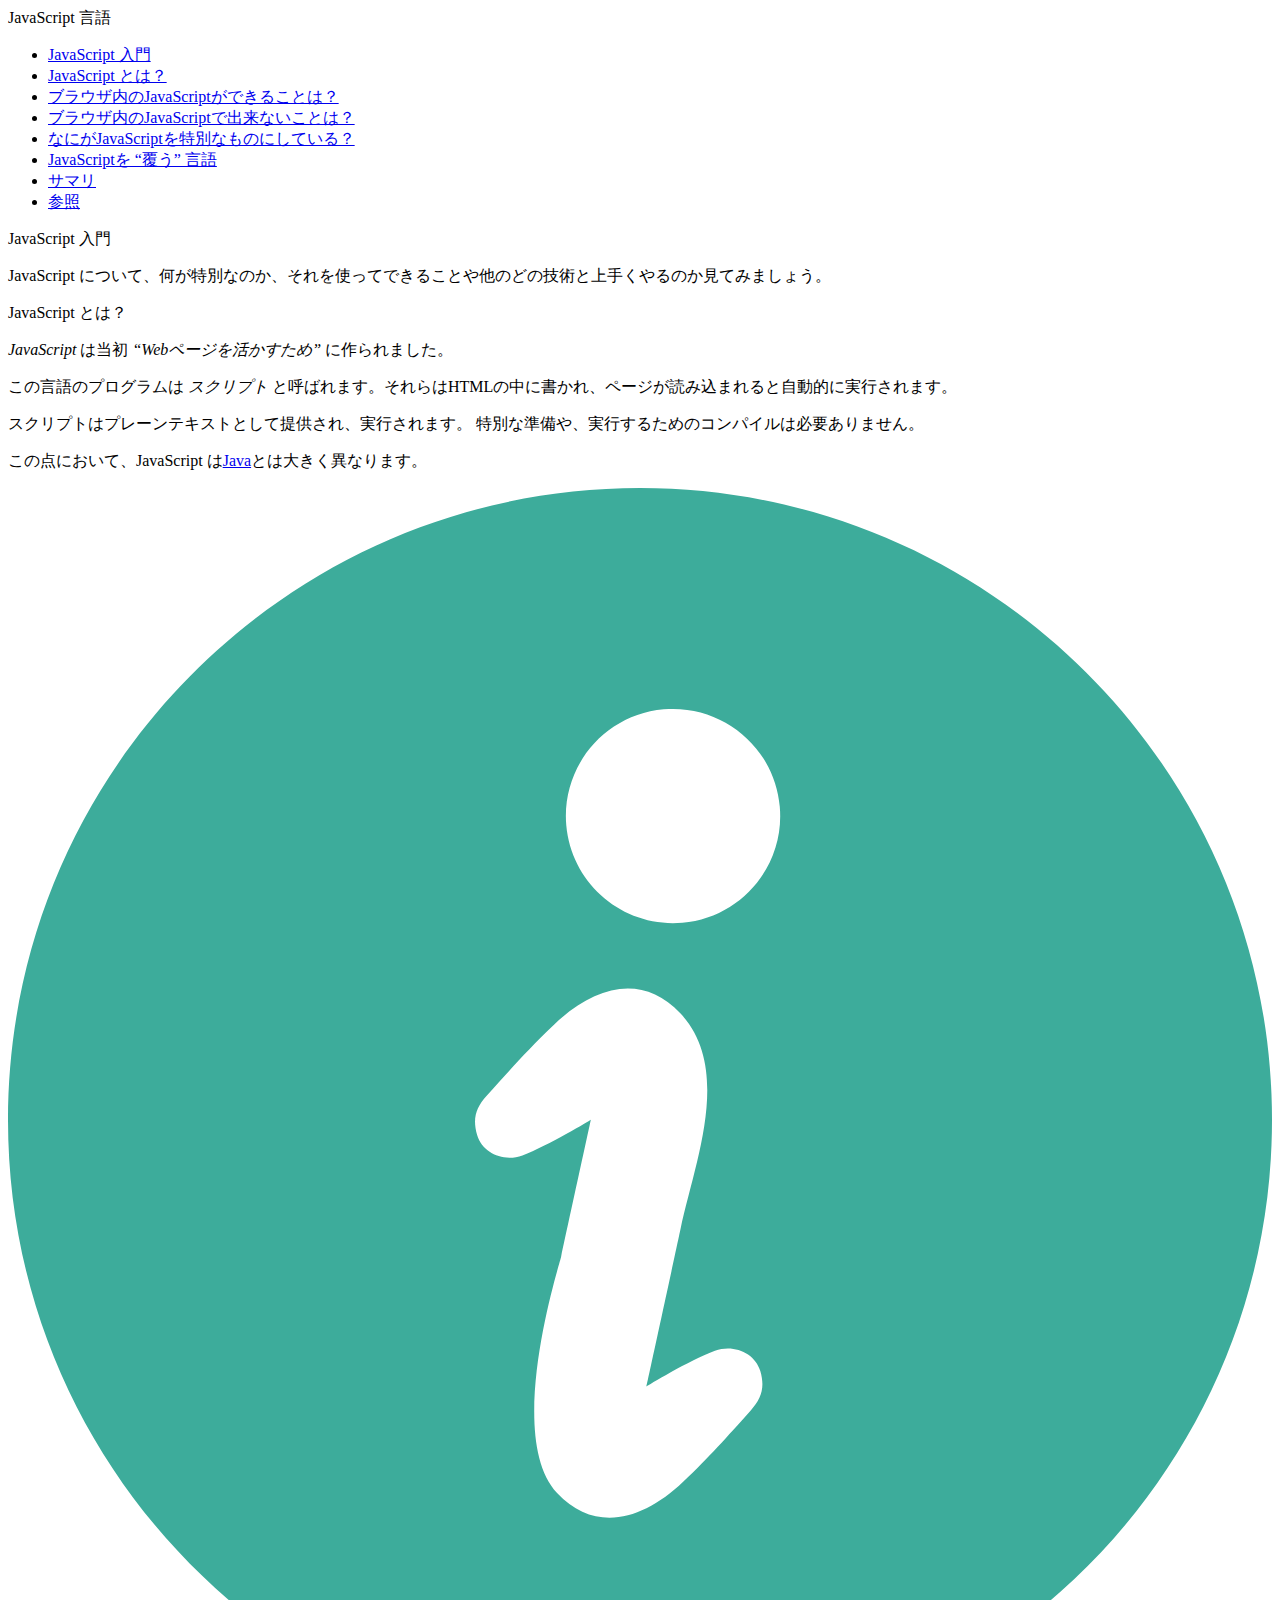
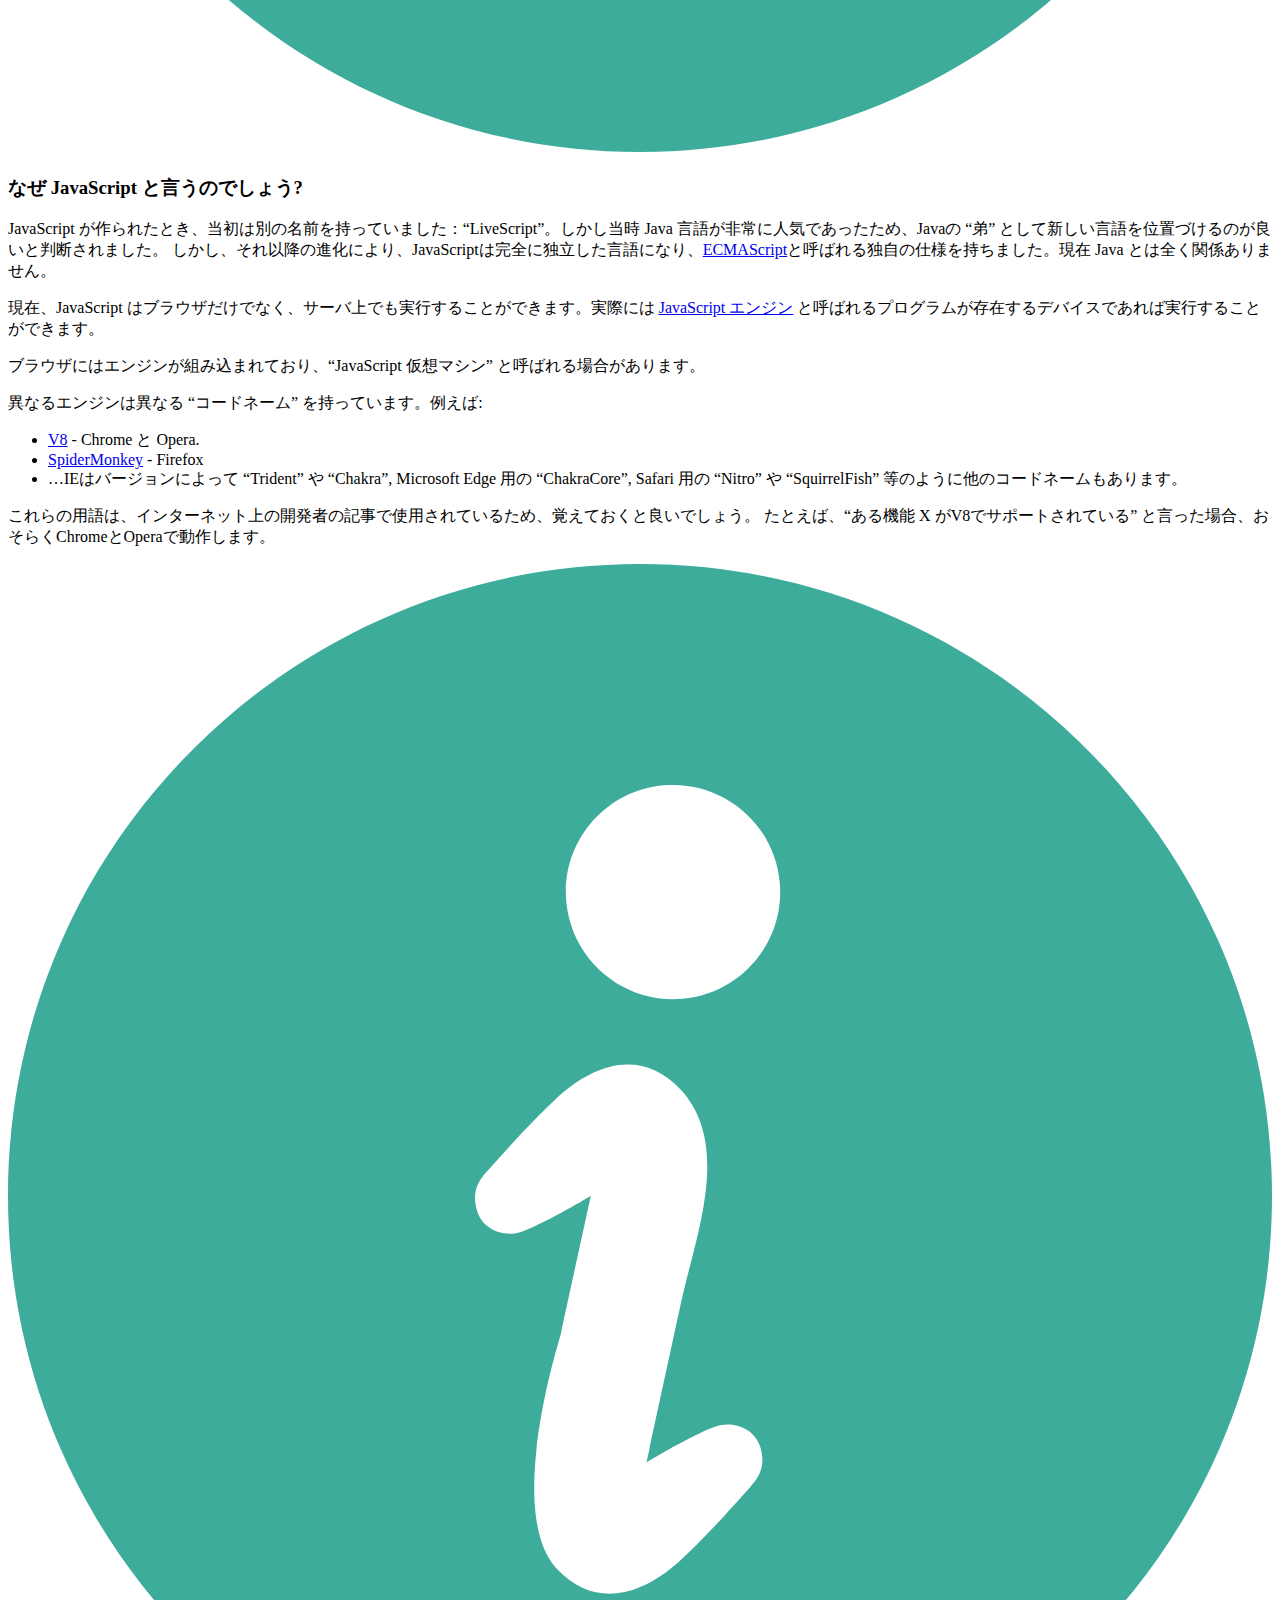
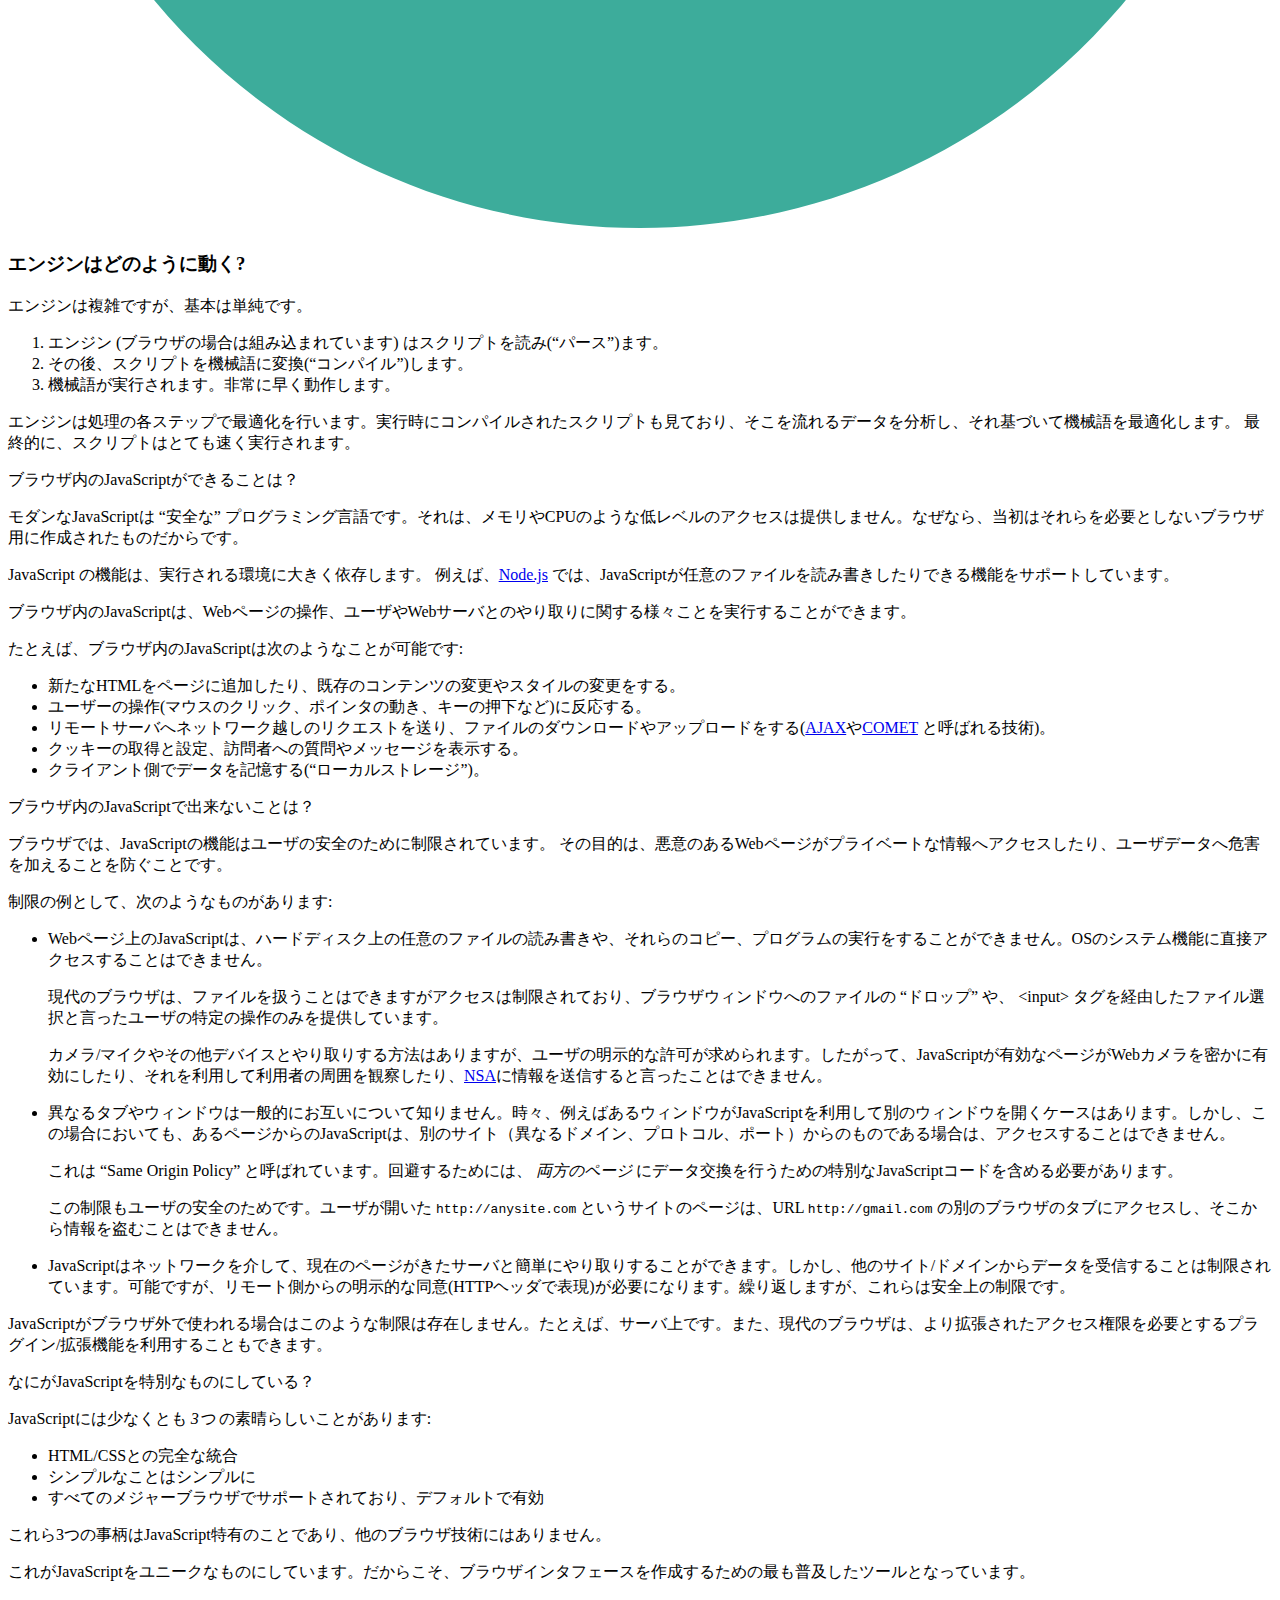
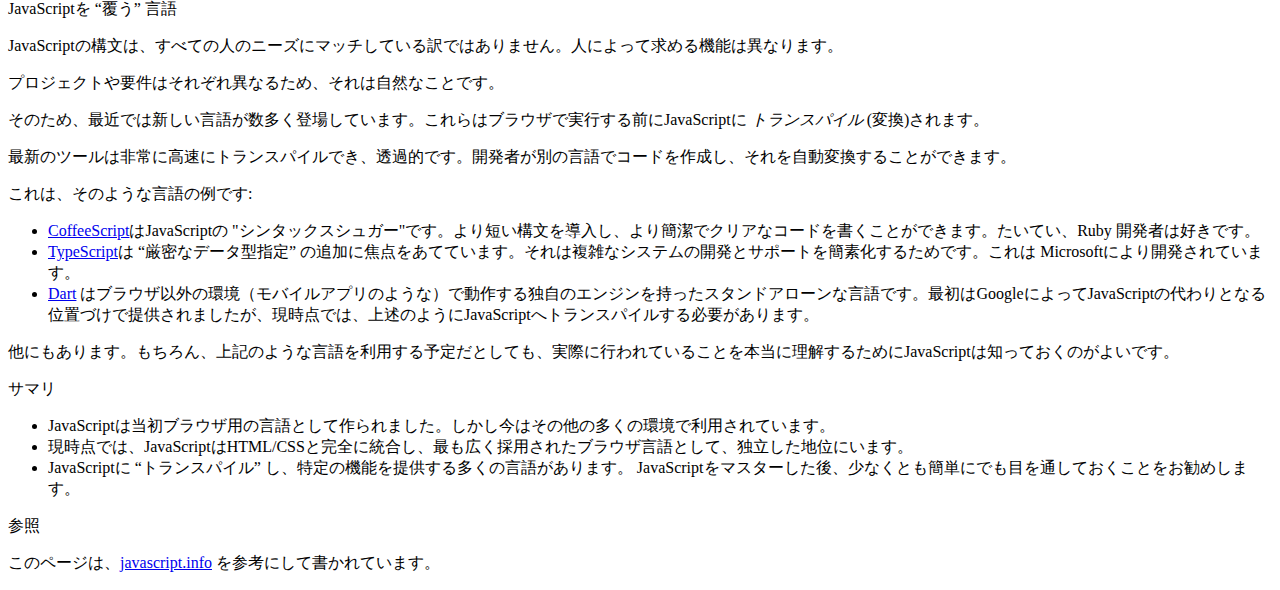
==== index.html @ 92a7a092 "Add index.html" ====
<!DOCTYPE html>
<html lang="ja">
<head>
    <meta charset="UTF-8">
    <meta name="viewport" content="width=device-width, initial-scale=1.0">
    <meta http-equiv="X-UA-Compatible" content="ie=edge">
    <link rel="stylesheet" type="text/css" href="style.css">
    <link href="https://fonts.googleapis.com/css2?family=Noto+Sans+JP:wght@300;400;500&display=swap" rel="stylesheet">
    <title>Technical Documentation Page</title>
</head>
<body>
    <nav class="navbar">
        <header>JavaScript 言語</header>
        <ul>
            <li><a class="nav-link" href="#introduction">JavaScript 入門</a></li>
            <li><a class="nav-link" href="#what-is-js">JavaScript とは？</a></li>
            <li><a class="nav-link" href="#can-do">ブラウザ内のJavaScriptができることは？</a></li>
            <li><a class="nav-link" href="#cant-do">ブラウザ内のJavaScriptで出来ないことは？</a></li>
            <li><a class="nav-link" href="#unique">なにがJavaScriptを特別なものにしている？</a></li>
            <li><a class="nav-link" href="#over">JavaScriptを “覆う” 言語</a></li>
            <li><a class="nav-link" href="#summary">サマリ</a></li>
            <li><a class="nav-link" href="#reference">参照</a></li>
        </ul>
    </nav>
    
    <main class="main-doc">
        <section class="main-section" id="introduction">
            <span class="highlight">JavaScript 入門</span>
            <article>
                <p>JavaScript について、何が特別なのか、それを使ってできることや他のどの技術と上手くやるのか見てみましょう。</p>
            </article>
        </section>
        <section class="main-section" id="what-is-js">
            <span class="highlight">JavaScript とは？</span>
            <article>
                <p><em>JavaScript</em> は当初 <em>“Webページを活かすため”</em> に作られました。</p>
                <p>この言語のプログラムは <em>スクリプト</em> と呼ばれます。それらはHTMLの中に書かれ、ページが読み込まれると自動的に実行されます。</p>
                <p>スクリプトはプレーンテキストとして提供され、実行されます。 特別な準備や、実行するためのコンパイルは必要ありません。</p>
                <p>この点において、JavaScript は<a href="http://en.wikipedia.org/wiki/Java">Java</a>とは大きく異なります。</p>
            </article>
            <article class="information">
                <div class="info-title">
                    <img class="info-icon" src="img/information.svg" alt="info">
                    <div class="info-header">
                        <h3>なぜ JavaScript と言うのでしょう?</h3>
                    </div>
                </div>
                <p>JavaScript が作られたとき、当初は別の名前を持っていました：“LiveScript”。しかし当時 Java 言語が非常に人気であったため、Javaの “弟” として新しい言語を位置づけるのが良いと判断されました。 しかし、それ以降の進化により、JavaScriptは完全に独立した言語になり、<a href="http://en.wikipedia.org/wiki/ECMAScript">ECMAScript</a>と呼ばれる独自の仕様を持ちました。現在 Java とは全く関係ありません。</p>
            </article>
            <article>
                <p>現在、JavaScript はブラウザだけでなく、サーバ上でも実行することができます。実際には <a href="https://en.wikipedia.org/wiki/JavaScript_engine">JavaScript エンジン</a> と呼ばれるプログラムが存在するデバイスであれば実行することができます。</a></p>
                <p>ブラウザにはエンジンが組み込まれており、“JavaScript 仮想マシン” と呼ばれる場合があります。</p>
                <p>異なるエンジンは異なる “コードネーム” を持っています。例えば:
                    <ul>
                        <li><a href="https://en.wikipedia.org/wiki/V8_(JavaScript_engine)">V8</a> - Chrome と Opera.</li>
                        <li><a href="https://en.wikipedia.org/wiki/SpiderMonkey">SpiderMonkey</a> - Firefox</li>
                        <li>…IEはバージョンによって “Trident” や “Chakra”, Microsoft Edge 用の “ChakraCore”, Safari 用の “Nitro” や “SquirrelFish” 等のように他のコードネームもあります。</li>
                    </ul>
                </p>
                <p>これらの用語は、インターネット上の開発者の記事で使用されているため、覚えておくと良いでしょう。 たとえば、“ある機能 X がV8でサポートされている” と言った場合、おそらくChromeとOperaで動作します。</p>
            </article>
            <article class="information">
                <div class="info-title">
                    <img class="info-icon" src="img/information.svg" alt="info">
                    <div class="info-header">
                        <h3>エンジンはどのように動く?</h3>
                    </div>
                </div>
                <p>エンジンは複雑ですが、基本は単純です。</p>
                <ol>
                    <li>エンジン (ブラウザの場合は組み込まれています) はスクリプトを読み(“パース”)ます。</li>
                    <li>その後、スクリプトを機械語に変換(“コンパイル”)します。</li>
                    <li>機械語が実行されます。非常に早く動作します。</li>
                </ol>
                <p>エンジンは処理の各ステップで最適化を行います。実行時にコンパイルされたスクリプトも見ており、そこを流れるデータを分析し、それ基づいて機械語を最適化します。 最終的に、スクリプトはとても速く実行されます。</p>
            </article>
        </section>
        <section class="main-section" id="can-do">
            <span class="highlight">ブラウザ内のJavaScriptができることは？</span>
            <article>
                <p>モダンなJavaScriptは “安全な” プログラミング言語です。それは、メモリやCPUのような低レベルのアクセスは提供しません。なぜなら、当初はそれらを必要としないブラウザ用に作成されたものだからです。</p>
                <p>JavaScript の機能は、実行される環境に大きく依存します。 例えば、<a href="https://wikipedia.org/wiki/Node.js">Node.js</a> では、JavaScriptが任意のファイルを読み書きしたりできる機能をサポートしています。</p>
                <p>ブラウザ内のJavaScriptは、Webページの操作、ユーザやWebサーバとのやり取りに関する様々ことを実行することができます。</p>
                <p>たとえば、ブラウザ内のJavaScriptは次のようなことが可能です:</p>
                <ul>
                    <li>新たなHTMLをページに追加したり、既存のコンテンツの変更やスタイルの変更をする。</li>  
                    <li>ユーザーの操作(マウスのクリック、ポインタの動き、キーの押下など)に反応する。</li>
                    <li>リモートサーバへネットワーク越しのリクエストを送り、ファイルのダウンロードやアップロードをする(<a href="https://en.wikipedia.org/wiki/Ajax_(programming)">AJAX</a>や<a href="https://en.wikipedia.org/wiki/Comet_(programming)">COMET</a> と呼ばれる技術)。</li>
                    <li>クッキーの取得と設定、訪問者への質問やメッセージを表示する。</li>
                    <li>クライアント側でデータを記憶する(“ローカルストレージ”)。</li>
                </ul>
            </article>
        </section>
        <section class="main-section" id="cant-do">
            <span class="highlight">ブラウザ内のJavaScriptで出来ないことは？</span>
            <article>
                <p>ブラウザでは、JavaScriptの機能はユーザの安全のために制限されています。 その目的は、悪意のあるWebページがプライベートな情報へアクセスしたり、ユーザデータへ危害を加えることを防ぐことです。</p>
                <p>制限の例として、次のようなものがあります:</p>
                <ul>
                    <li>
                        <p>Webページ上のJavaScriptは、ハードディスク上の任意のファイルの読み書きや、それらのコピー、プログラムの実行をすることができません。OSのシステム機能に直接アクセスすることはできません。</p>
                        <p>現代のブラウザは、ファイルを扱うことはできますがアクセスは制限されており、ブラウザウィンドウへのファイルの “ドロップ” や、 &lt;input&gt; タグを経由したファイル選択と言ったユーザの特定の操作のみを提供しています。</p>
                        <p>カメラ/マイクやその他デバイスとやり取りする方法はありますが、ユーザの明示的な許可が求められます。したがって、JavaScriptが有効なページがWebカメラを密かに有効にしたり、それを利用して利用者の周囲を観察したり、<a href="https://en.wikipedia.org/wiki/National_Security_Agency">NSA</a>に情報を送信すると言ったことはできません。</p>
                    </li>
                    <li>
                        <p>異なるタブやウィンドウは一般的にお互いについて知りません。時々、例えばあるウィンドウがJavaScriptを利用して別のウィンドウを開くケースはあります。しかし、この場合においても、あるページからのJavaScriptは、別のサイト（異なるドメイン、プロトコル、ポート）からのものである場合は、アクセスすることはできません。</p>
                        <p>これは “Same Origin Policy” と呼ばれています。回避するためには、 <em>両方のページ </em> にデータ交換を行うための特別なJavaScriptコードを含める必要があります。</p>
                        <p>この制限もユーザの安全のためです。ユーザが開いた <code class="codespan">http://anysite.com</code> というサイトのページは、URL <code class="codespan">http://gmail.com</code> の別のブラウザのタブにアクセスし、そこから情報を盗むことはできません。</p>
                    </li>
                    <li>JavaScriptはネットワークを介して、現在のページがきたサーバと簡単にやり取りすることができます。しかし、他のサイト/ドメインからデータを受信することは制限されています。可能ですが、リモート側からの明示的な同意(HTTPヘッダで表現)が必要になります。繰り返しますが、これらは安全上の制限です。</li>
                </ul>
                <p>JavaScriptがブラウザ外で使われる場合はこのような制限は存在しません。たとえば、サーバ上です。また、現代のブラウザは、より拡張されたアクセス権限を必要とするプラグイン/拡張機能を利用することもできます。</p>
            </article>
        </section>
        <section class="main-section" id="unique">
            <span class="highlight">なにがJavaScriptを特別なものにしている？</span>
            <article>
                <p>JavaScriptには少なくとも <em>3つ</em> の素晴らしいことがあります:</p>
                <ul class="unique-list">
                    <li>HTML/CSSとの完全な統合</li>
                    <li>シンプルなことはシンプルに</li>
                    <li>すべてのメジャーブラウザでサポートされており、デフォルトで有効</li>
                </ul>
                <p>これら3つの事柄はJavaScript特有のことであり、他のブラウザ技術にはありません。</p>
                <p>これがJavaScriptをユニークなものにしています。だからこそ、ブラウザインタフェースを作成するための最も普及したツールとなっています。</p>
            </article>
        </section>
        <section class="main-section" id="over">
            <span class="highlight">JavaScriptを “覆う” 言語</span>
            <article>
                <p>JavaScriptの構文は、すべての人のニーズにマッチしている訳ではありません。人によって求める機能は異なります。</p>
                <p>プロジェクトや要件はそれぞれ異なるため、それは自然なことです。</p>
                <p>そのため、最近では新しい言語が数多く登場しています。これらはブラウザで実行する前にJavaScriptに <em>トランスパイル</em> (変換)されます。</p>
                <p>最新のツールは非常に高速にトランスパイルでき、透過的です。開発者が別の言語でコードを作成し、それを自動変換することができます。</p>
                <p>これは、そのような言語の例です:</p>
                <ul>
                    <li><a href="http://coffeescript.org/">CoffeeScript</a>はJavaScriptの "シンタックスシュガー"です。より短い構文を導入し、より簡潔でクリアなコードを書くことができます。たいてい、Ruby 開発者は好きです。</li>
                    <li><a href="http://www.typescriptlang.org/">TypeScript</a>は “厳密なデータ型指定” の追加に焦点をあてています。それは複雑なシステムの開発とサポートを簡素化するためです。これは Microsoftにより開発されています。</li>
                    <li><a href="https://www.dartlang.org/">Dart</a> はブラウザ以外の環境（モバイルアプリのような）で動作する独自のエンジンを持ったスタンドアローンな言語です。最初はGoogleによってJavaScriptの代わりとなる位置づけで提供されましたが、現時点では、上述のようにJavaScriptへトランスパイルする必要があります。</li>
                </ul>
                <p>他にもあります。もちろん、上記のような言語を利用する予定だとしても、実際に行われていることを本当に理解するためにJavaScriptは知っておくのがよいです。</p>
            </article>
        </section>
        <section class="main-section" id="summary">
            <span class="highlight">サマリ</span>
            <article>
                <ul>
                    <li>JavaScriptは当初ブラウザ用の言語として作られました。しかし今はその他の多くの環境で利用されています。</li>
                    <li>現時点では、JavaScriptはHTML/CSSと完全に統合し、最も広く採用されたブラウザ言語として、独立した地位にいます。</li>
                    <li>JavaScriptに “トランスパイル” し、特定の機能を提供する多くの言語があります。 JavaScriptをマスターした後、少なくとも簡単にでも目を通しておくことをお勧めします。</li>
                </ul>
            </article>
        </section>
        <section class="main-section" id="reference">
            <span class="highlight">参照</span>
            <article>
                <p>このページは、<a href="https://javascript.info/" target="_blank">javascript.info</a> を参考にして書かれています。</p>
            </article>
        </section>
    </main>
</body>
</html>
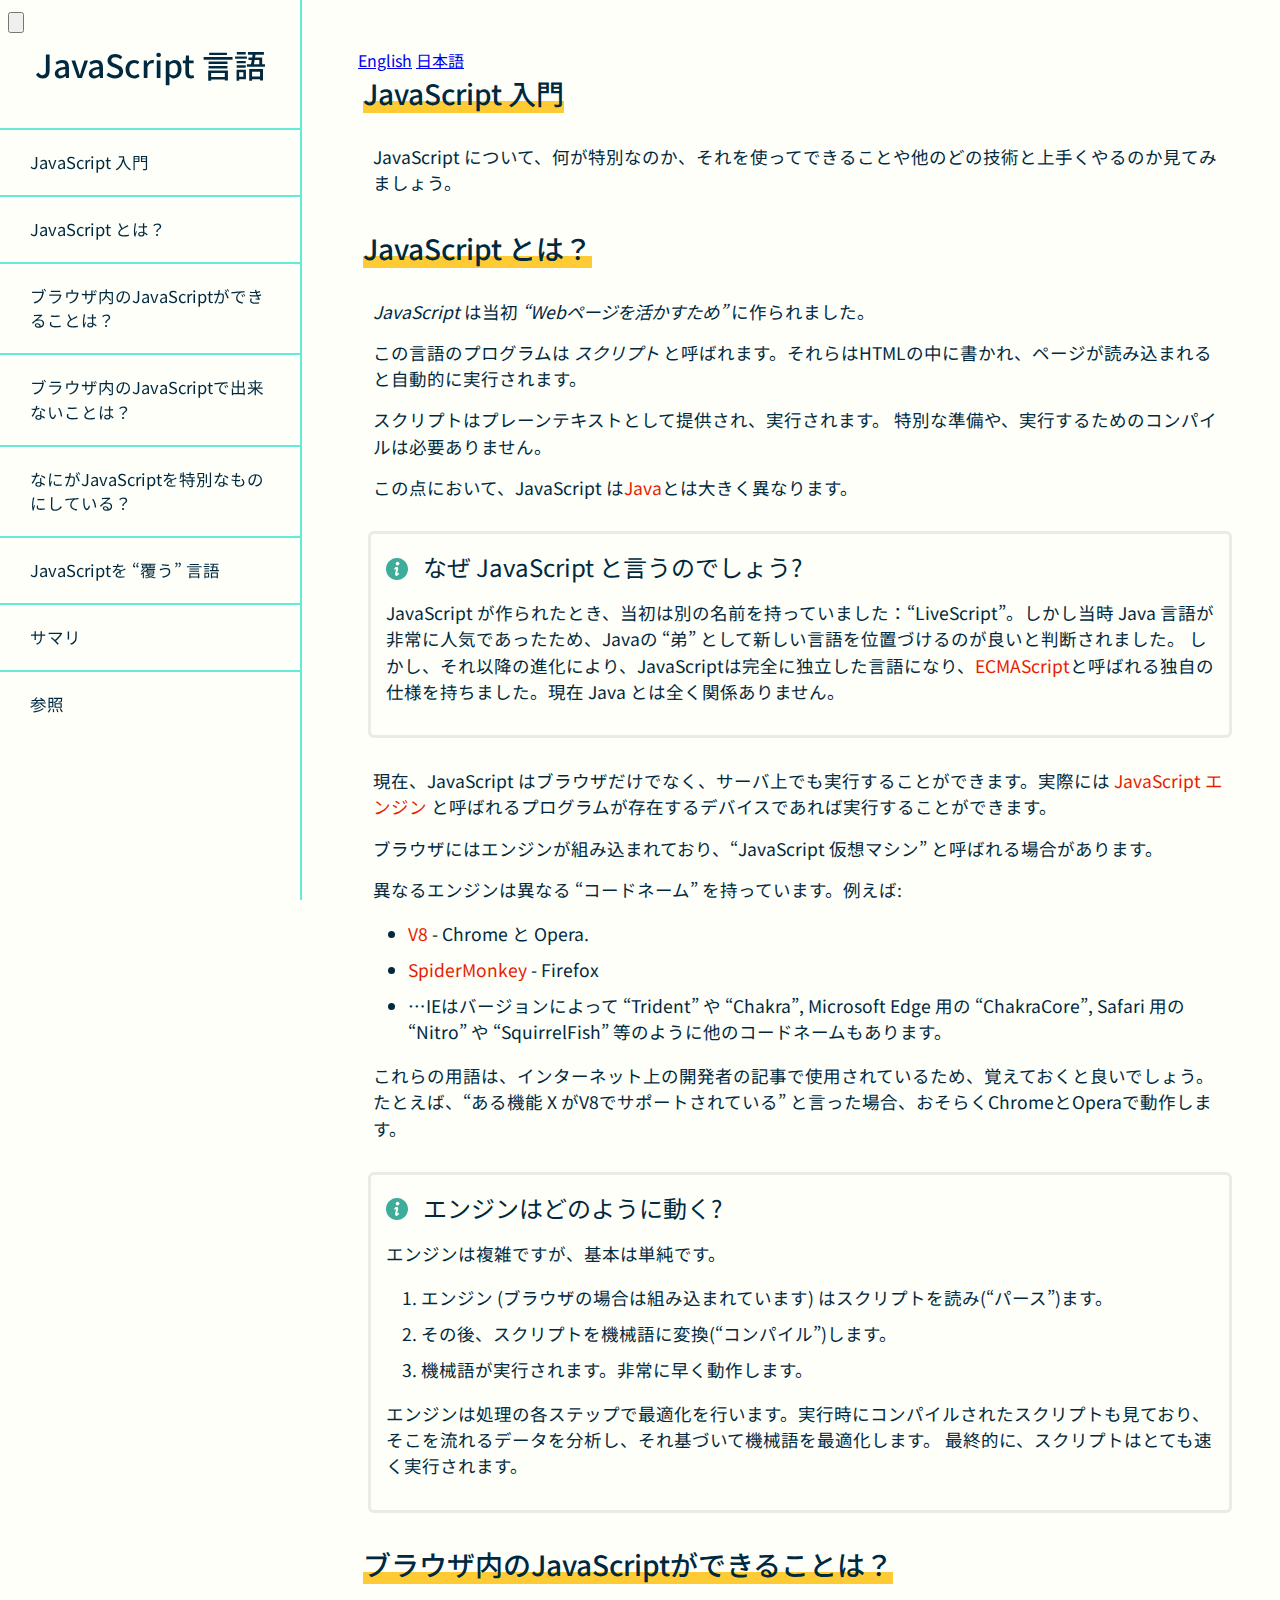
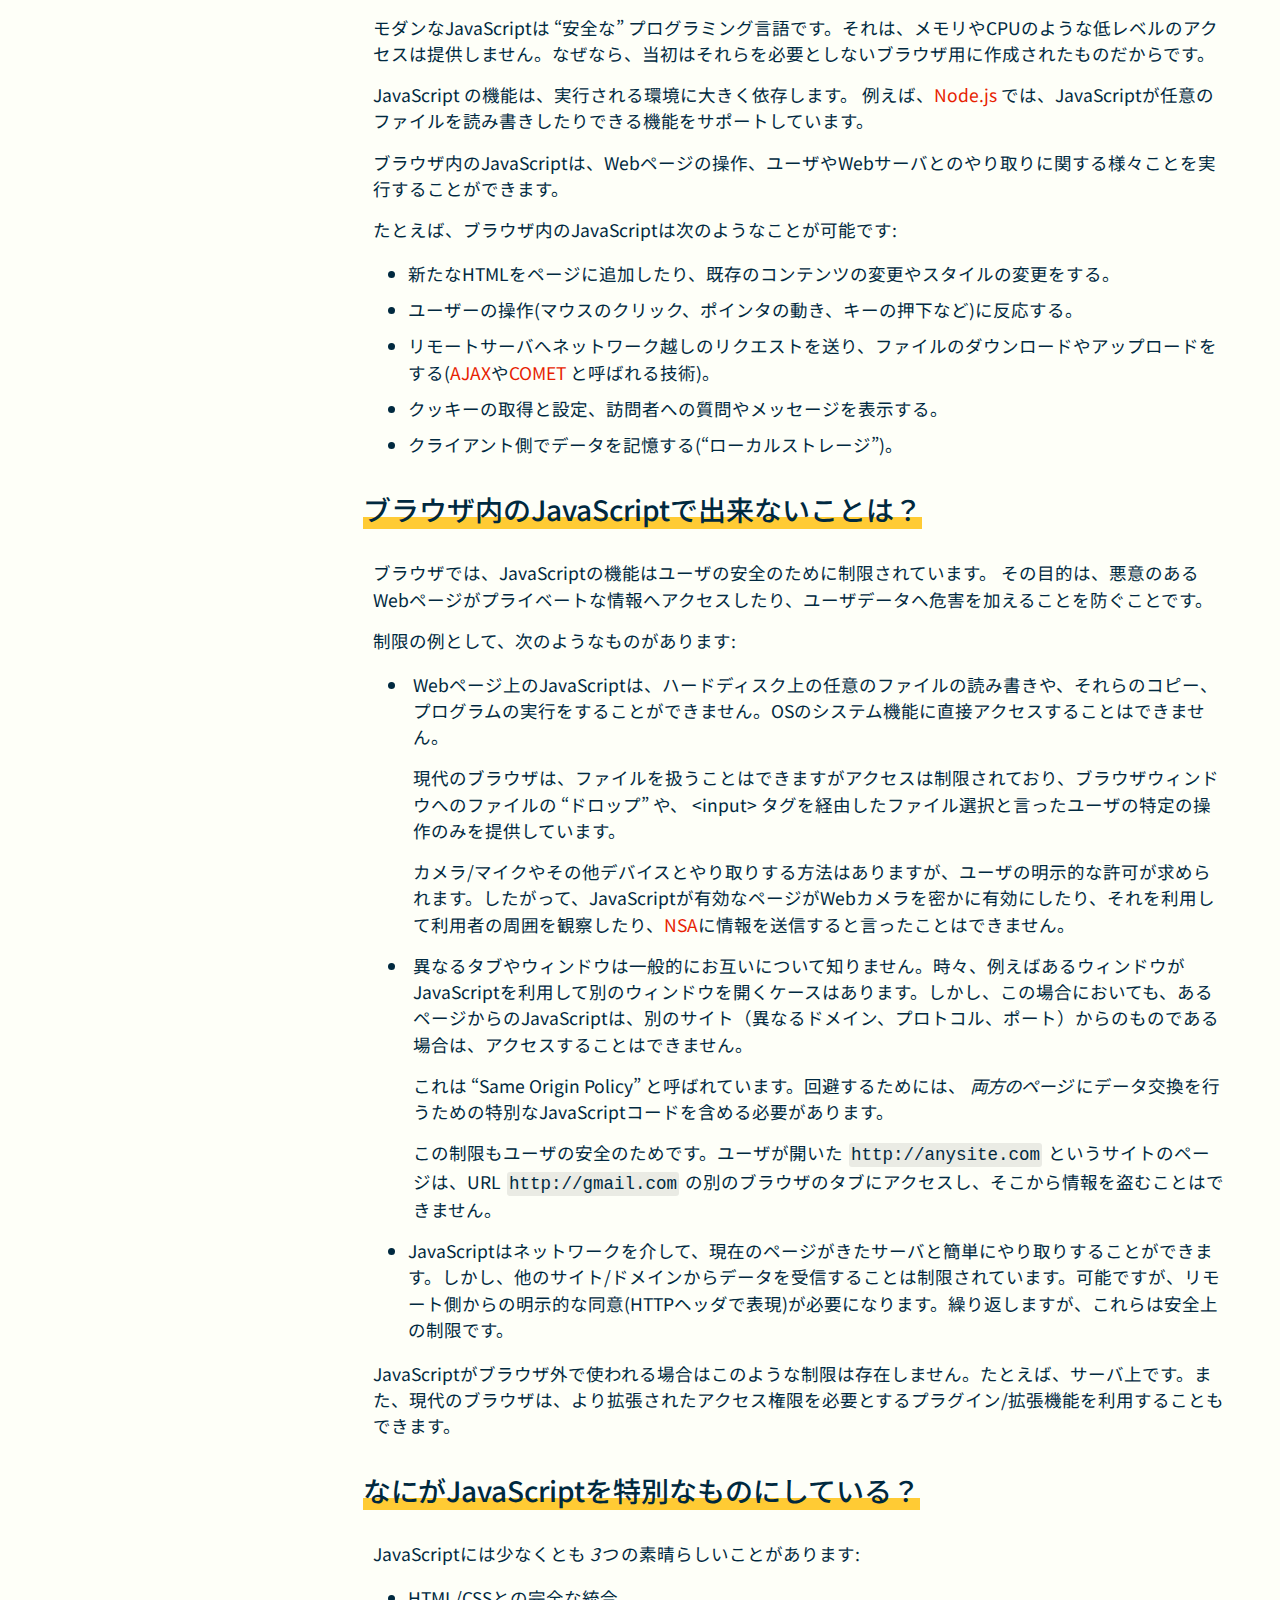
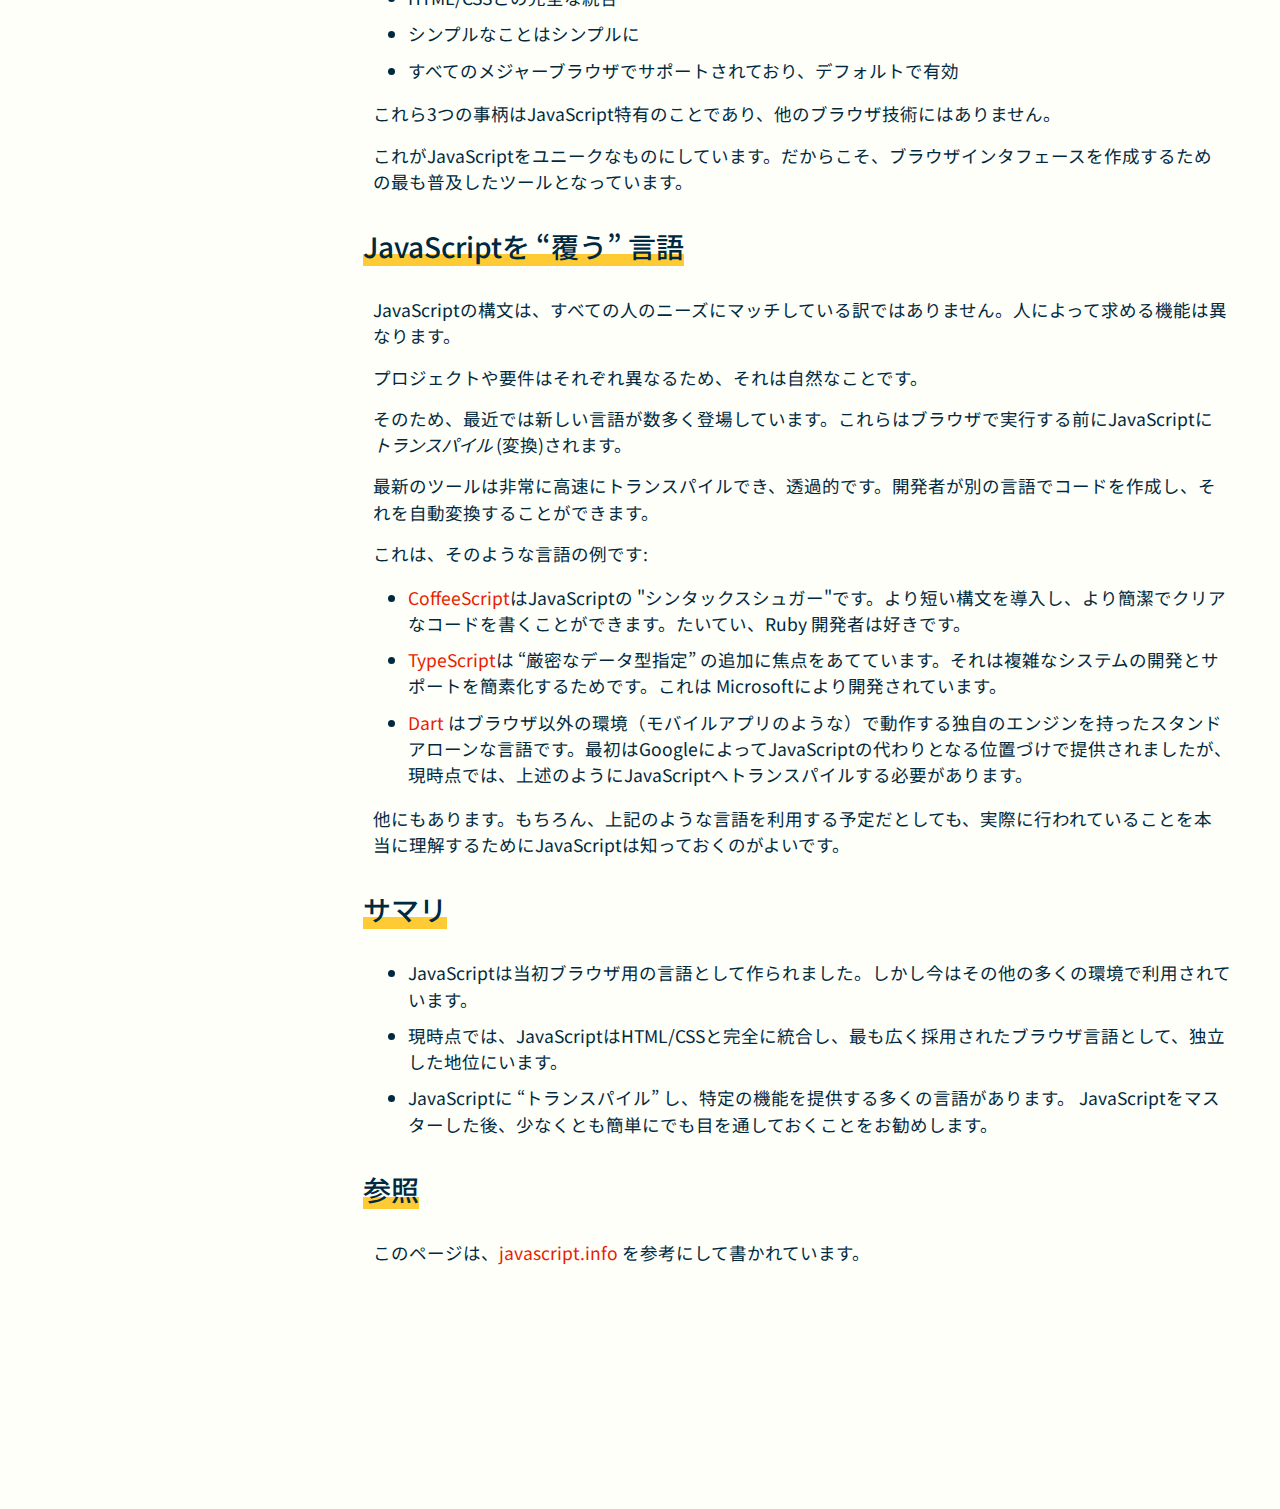
==== commit f755106e: "Edit index.html" ====
--- a/index.html
+++ b/index.html
@@ -9,8 +9,11 @@
     <title>Technical Documentation Page</title>
 </head>
 <body>
+    <button class="back-to-top-button">
+        <img src="../img/arrowbutton.svg" alt="top">
+    </button>
     <nav class="navbar">
-        <header>JavaScript 言語</header>
+        <header class="jp-header">JavaScript 言語</header>
         <ul>
             <li><a class="nav-link" href="#introduction">JavaScript 入門</a></li>
             <li><a class="nav-link" href="#what-is-js">JavaScript とは？</a></li>
@@ -24,6 +27,10 @@
     </nav>
     
     <main class="main-doc">
+        <section class="languages">
+            <a id="EN" href="../en/index.html">English</a>
+            <a id="JP" href="../index.html">日本語</a>
+        </section>
         <section class="main-section" id="introduction">
             <span class="highlight">JavaScript 入門</span>
             <article>
@@ -158,5 +165,7 @@
             </article>
         </section>
     </main>
+
+    <script src="../script.js"></script>
 </body>
 </html>--- a/style.css
+++ b/style.css
@@ -0,0 +1,171 @@
+@import url('https://fonts.googleapis.com/css2?family=Noto+Sans+JP:wght@300;400;500&display=swap');
+
+html {
+    scroll-behavior: smooth;
+}
+
+html, body {
+    min-width: 300px;
+    background: #fefff8;
+    color: #00293f;
+    font-family: 'Noto Sans JP', sans-serif;
+    line-height: 1.5;
+}
+
+.navbar {
+    position: fixed;
+    width: 300px;
+    min-width: 250px;
+    height: 100%;
+    top: 0px;
+    left: 0px;
+    border-right: 2px solid #62ebd7;
+}
+
+.navbar ul {
+    padding: 0;
+    height: 90%;
+    overflow-y: auto;
+    overflow-x: hidden;
+}
+
+.navbar li {
+    width: 100%;
+    color: #00293f;
+    list-style: none;
+    border-top: 2px solid;
+    border-color: #62ebd7;
+    position: relative;
+}
+
+.navbar a {
+    display: block;
+    color: #00293f;
+    text-decoration: none;
+    cursor: pointer;
+    padding: 20px 30px;
+    font-size: 16.5px;
+}
+
+@media only screen and (max-width: 900px) {
+    .navbar {
+        width: 100%;
+        background-color: #fefff8;
+        position: absolute;
+        top: 0;
+        padding: 0;
+        margin: 0;
+        max-height: 250px;
+        z-index: 1;
+        border: none;
+    }
+    .navbar ul {
+        border-left: 1px solid #62ebd7;
+        border-right: 1px solid #62ebd7;
+        box-shadow: 0 0.2em 0.5em #00293f62;
+        height: 220px;
+    }
+}
+
+header {
+    color: #00293f;
+    text-align: center;
+    margin: 40px 10px;
+    font-size: 32px;
+    font-weight: 500;
+}
+
+h3 {
+    font-size: 24px;
+    font-weight: 400;
+    margin: 0;
+}
+
+.main-doc {
+    margin: 0  15px 200px 335px;
+    padding: 15px;
+}
+
+@media only screen and (max-width: 900px) {
+    .main-doc {
+        position: relative;
+        margin-top: 340px;
+        margin-left: 15px;
+    }
+}
+
+@media only screen and (max-width: 450px) {
+    .main-doc { 
+        padding: 15px 0; 
+    }
+}
+
+.highlight {
+    font-size: 28px;
+    text-align: left;
+    margin: 35px 5px 5px 5px;
+    font-weight: 500;
+    background: linear-gradient(transparent 70%, #ffcb34 30%);
+}
+
+@media only screen and (max-width: 450px) {
+    .highlight { 
+        margin: 65px 0 0 0; 
+    }
+}
+
+.main-section article {
+    font-size: 17.5px;
+    margin: 30px 10px;
+}
+
+.main-section li { 
+    margin-top: 10px; 
+}
+
+.main-section p { 
+    margin: 15px 5px;
+}
+
+.main-section a:link { 
+    color:#e71e02; 
+    text-decoration: none;
+}
+
+.main-section a:visited { 
+    color: #be1701; 
+}
+
+.information {
+    border: 3px solid #eaebe4;
+    border-radius: 6px;
+    padding: 15px 10px;
+    margin: 10px 0;
+}
+
+.info-icon {
+    width: 22px; 
+    height: 22px; 
+    opacity: 1;
+    margin: 3px 15px 0 5px; 
+}
+
+.info-title {
+    display: flex;
+    align-items: center;
+}
+
+@media only screen and (max-width: 450px) {
+    .info-icon {
+        width: 40px;
+    }
+}
+
+.codespan {
+    background-color: #eaebe4;
+    border-radius: 3px;
+    font-size: 17.5px;
+    padding: 2px;
+    margin: 2px;
+    word-wrap: break-word;
+}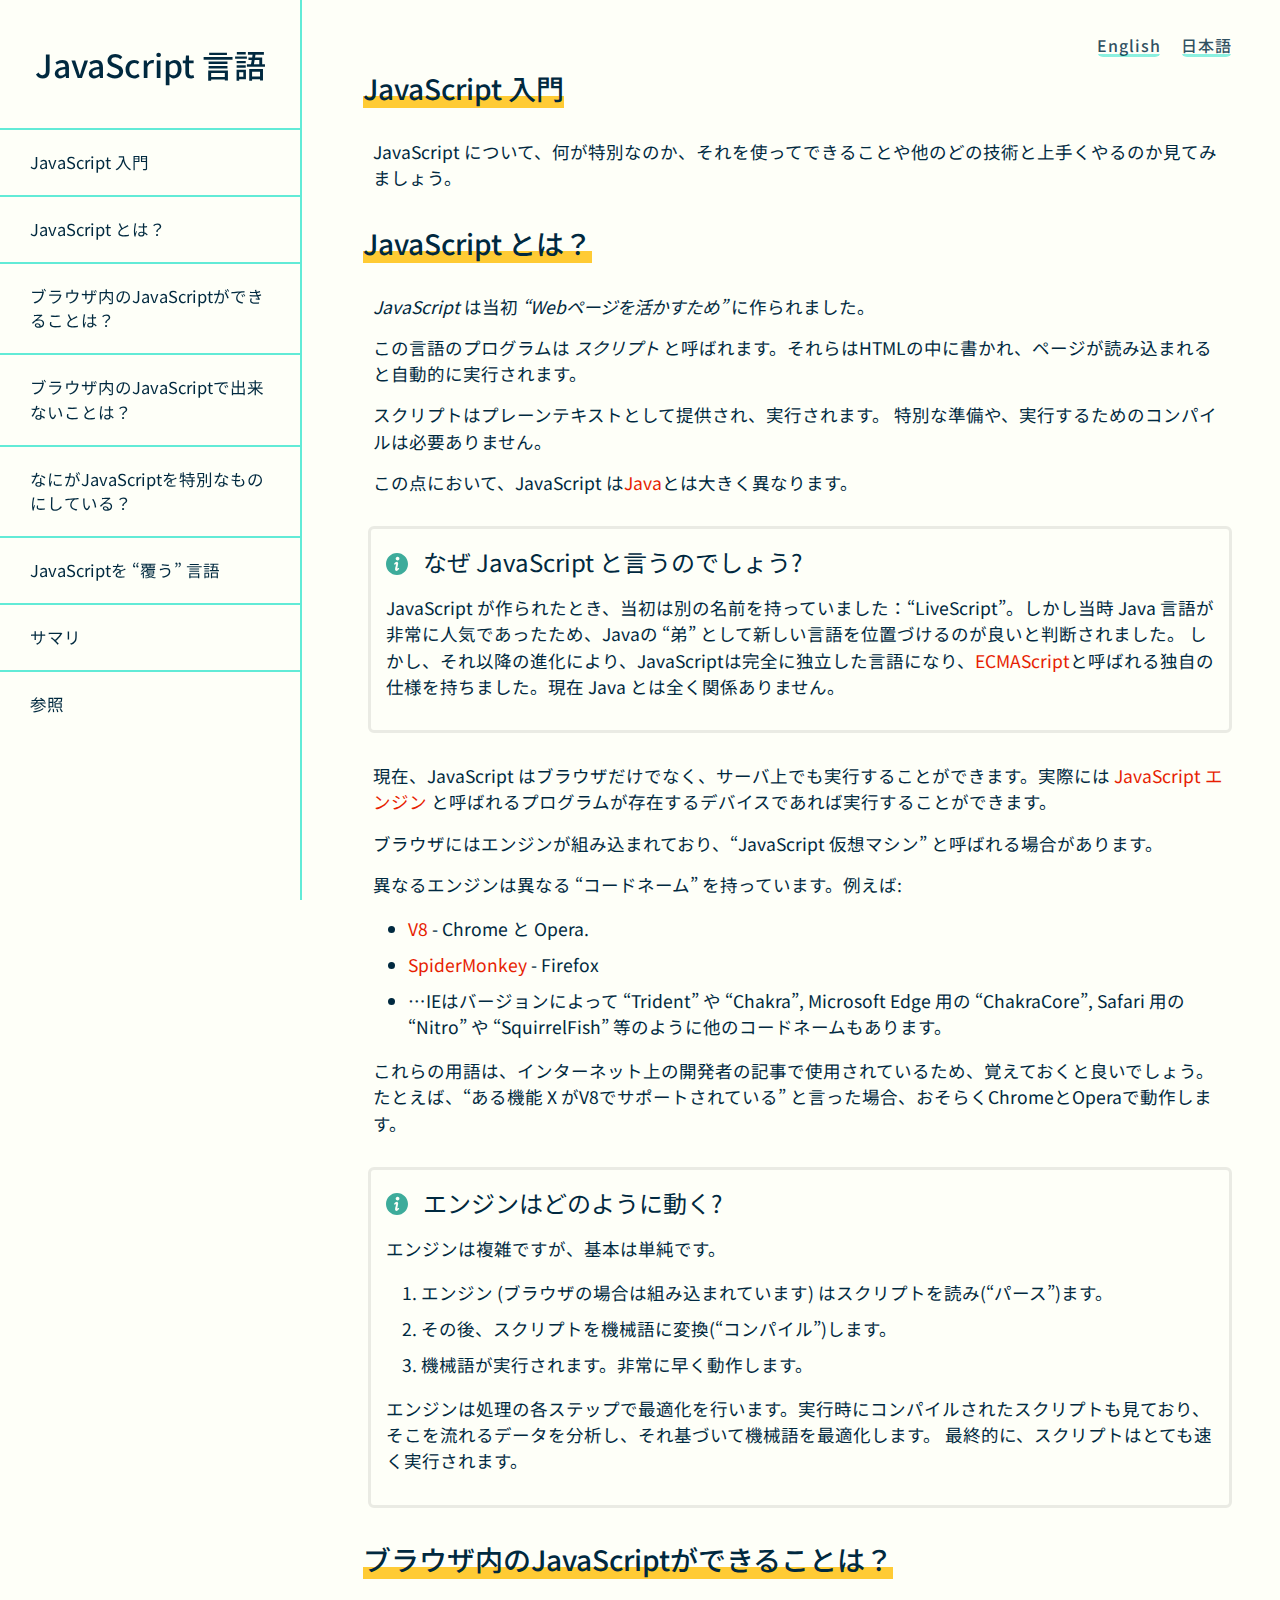
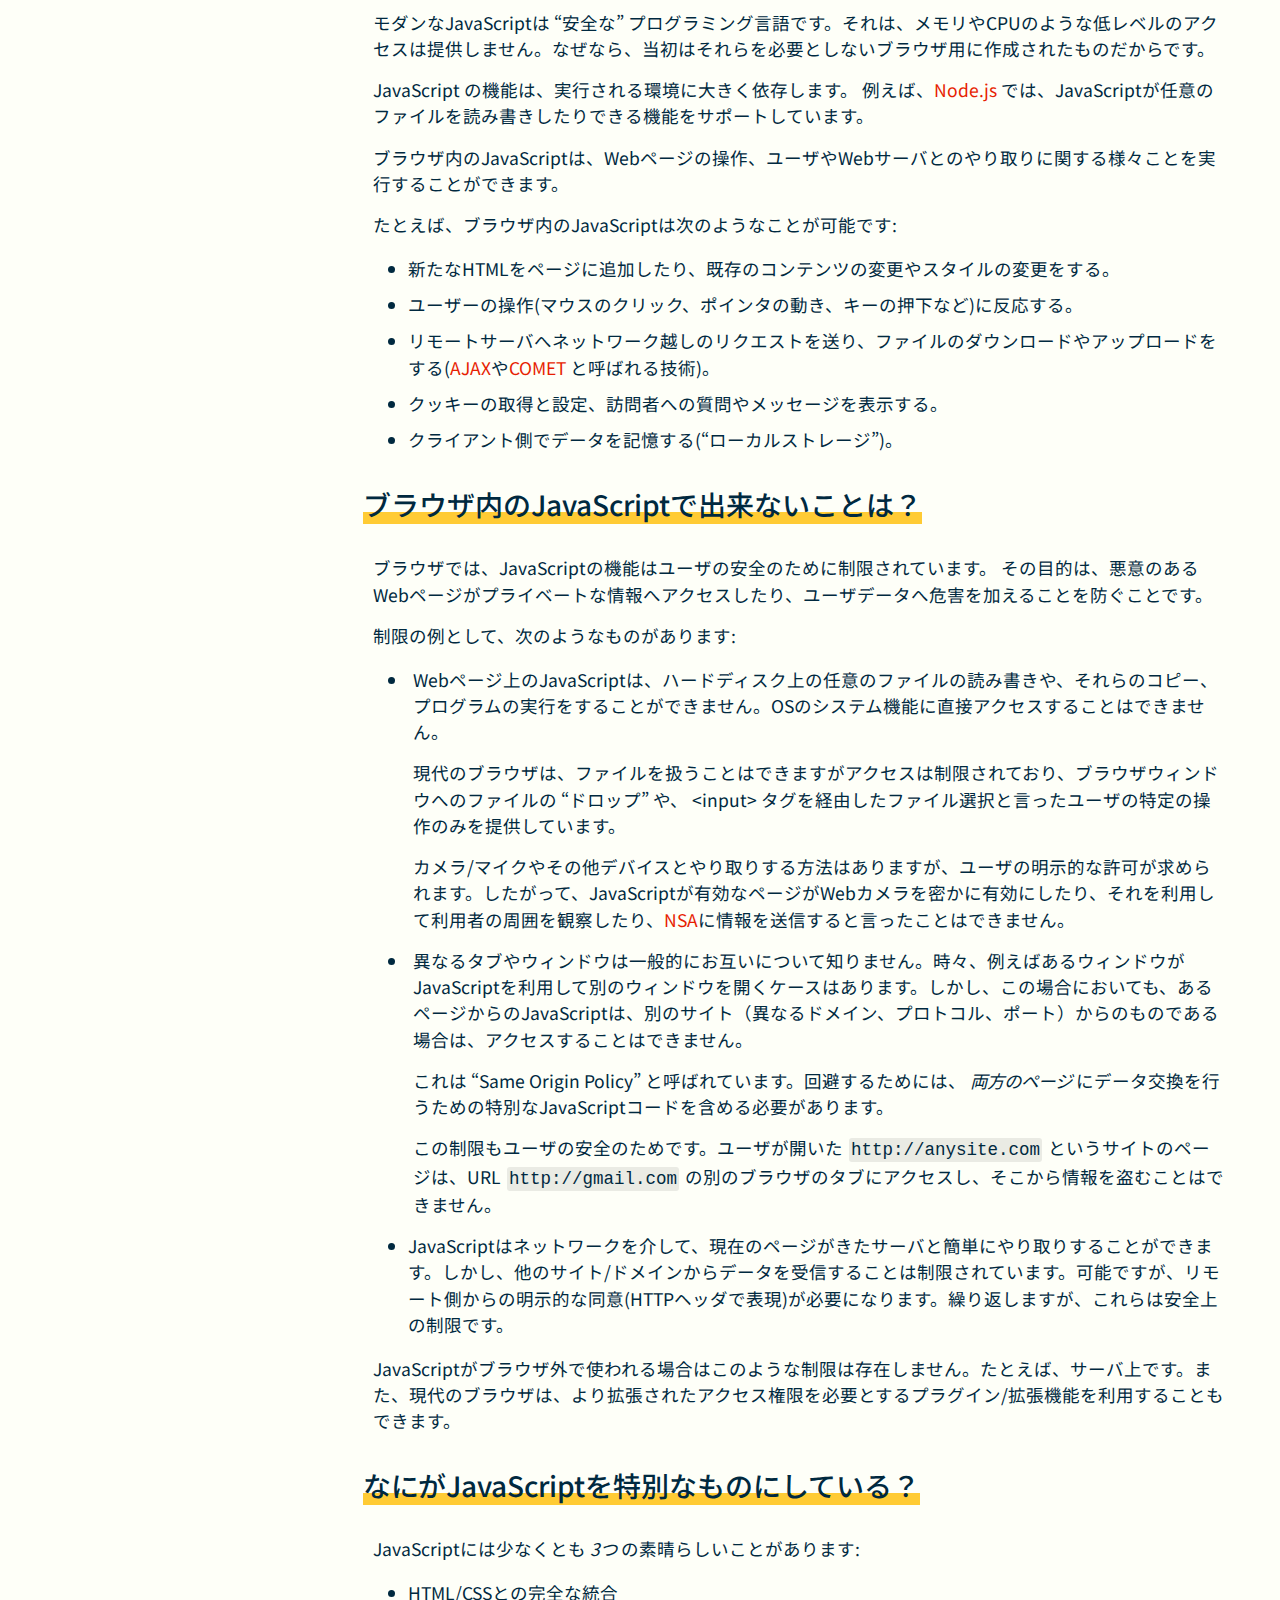
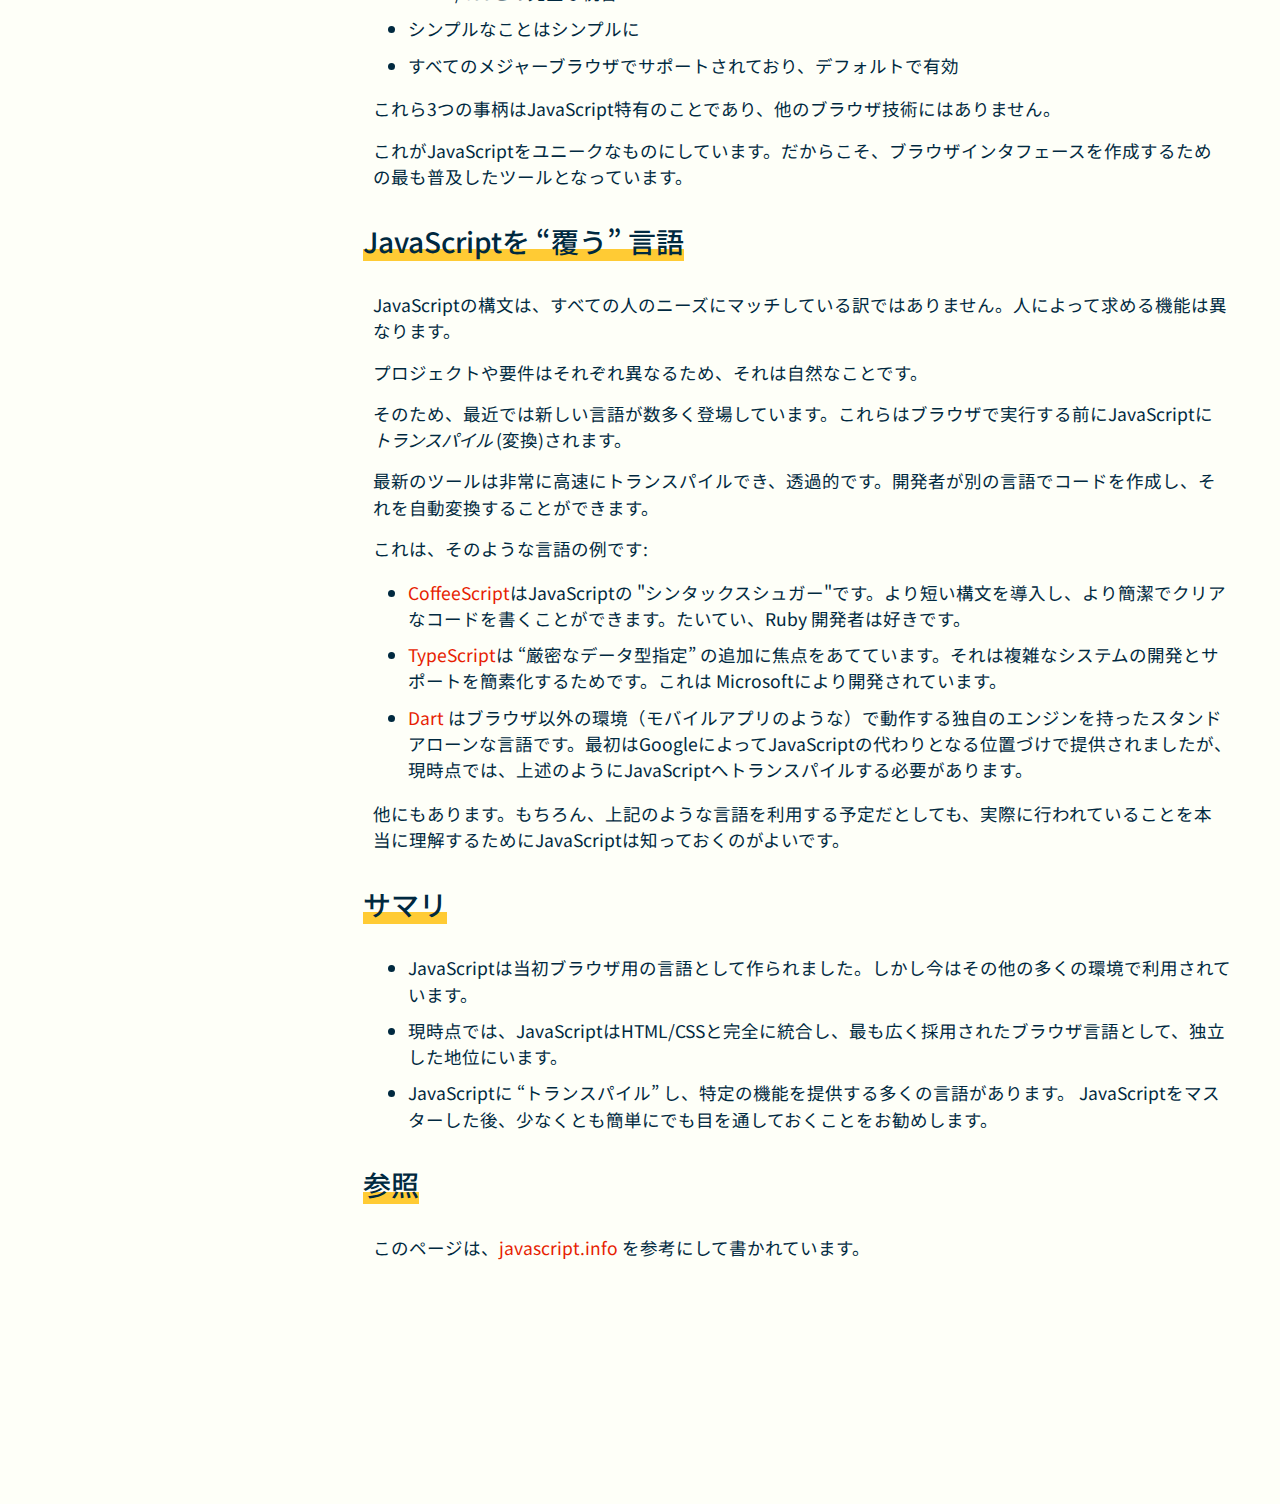
==== commit 1ddf906b: "Edit index.html" ====
--- a/index.html
+++ b/index.html
@@ -28,8 +28,8 @@
     
     <main class="main-doc">
         <section class="languages">
-            <a id="EN" href="../en/index.html">English</a>
-            <a id="JP" href="../index.html">日本語</a>
+            <a id="EN" href="en/index.html">English</a>
+            <a id="JP" href="index.html">日本語</a>
         </section>
         <section class="main-section" id="introduction">
             <span class="highlight">JavaScript 入門</span>
@@ -166,6 +166,6 @@
         </section>
     </main>
 
-    <script src="../script.js"></script>
+    <script src="script.js"></script>
 </body>
 </html>--- a/style.css
+++ b/style.css
@@ -70,9 +70,13 @@
 header {
     color: #00293f;
     text-align: center;
-    margin: 40px 10px;
+    margin: 20px 10px;
     font-size: 32px;
     font-weight: 500;
+}
+
+.jp-header {
+    margin: 40px 10px;
 }
 
 h3 {
@@ -97,6 +101,32 @@
 @media only screen and (max-width: 450px) {
     .main-doc { 
         padding: 15px 0; 
+    }
+}
+
+.languages {
+    display: flex;
+    justify-content: flex-end;
+}
+
+.languages a {
+    text-decoration: none;
+    color: #00293fd2;
+    background: linear-gradient(transparent 88%,#62ebd7bb 12%);
+    margin: 10px;
+    border-radius: 6px;
+    letter-spacing: 1px;
+    font-weight: 500;
+    font-size: 16px;
+}
+
+.languages a:visited {
+    color: #154158;
+}
+
+@media only screen and (max-width: 900px) {
+    .languages a { 
+        margin: 30px 0px 30px 10px; 
     }
 }
 
@@ -168,4 +198,18 @@
     padding: 2px;
     margin: 2px;
     word-wrap: break-word;
+}
+
+.back-to-top-button {
+    display: none;
+    position: fixed;
+    right: 2em;
+    bottom: 2em;
+    width: 3.2em;
+    height: 3.2em;
+    outline: none;
+    border: none;
+    background: transparent;
+    cursor: pointer;
+    z-index: 10;
 }